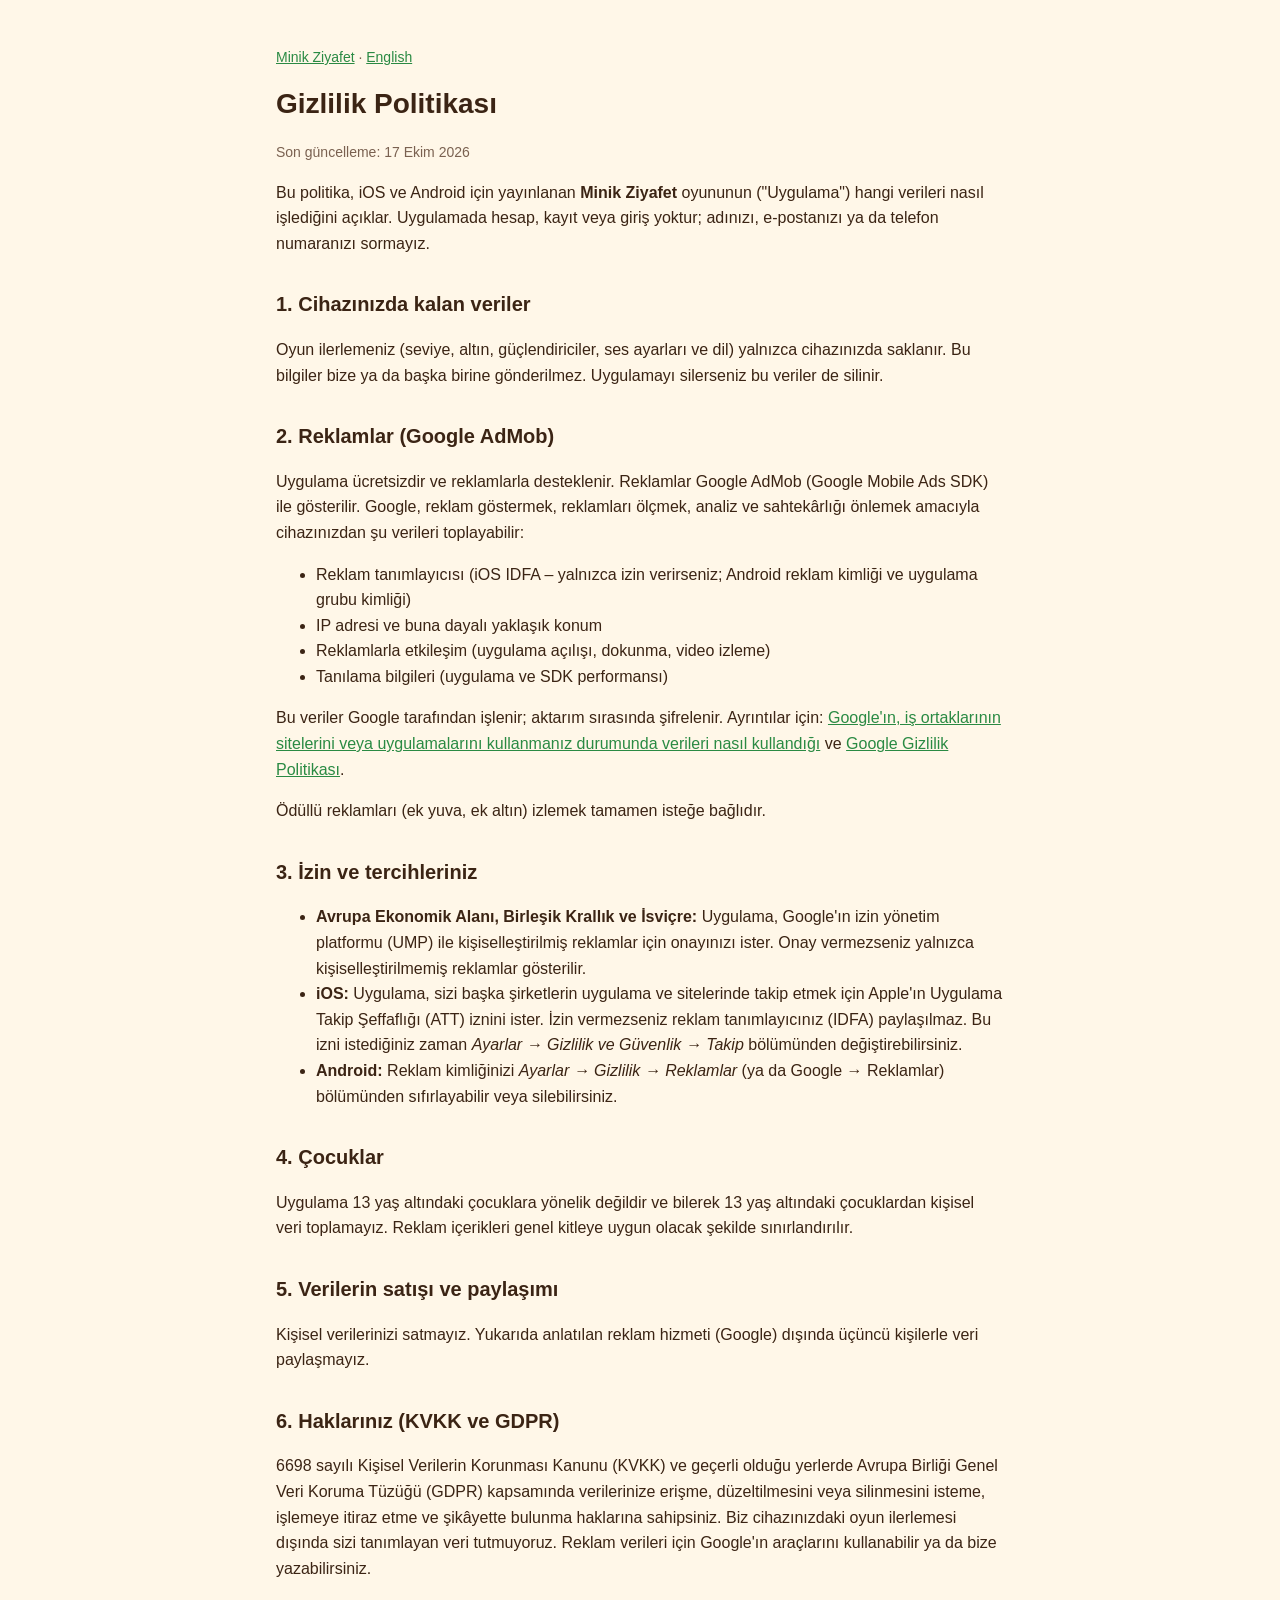
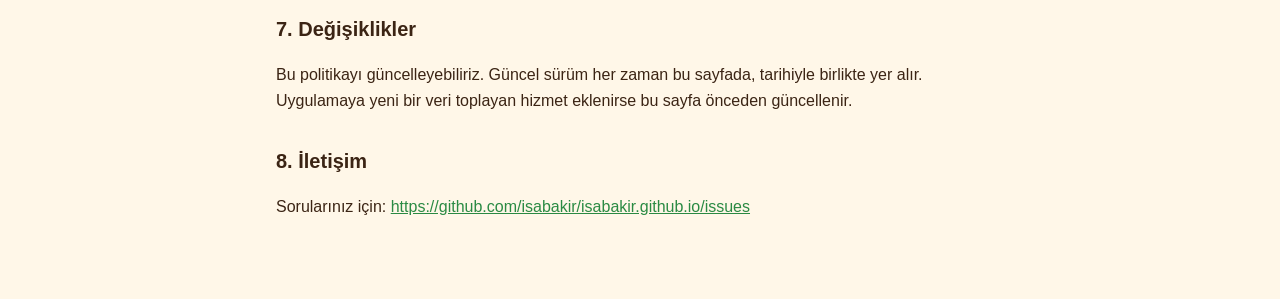
==== gizlilik.html @ 2380e10c "Minik Ziyafet: gizlilik politikası, destek ve app-ads.txt Co-Authored-By: Claude Opus 5.5 <noreply@a" ====
<!doctype html>
<html lang="tr">
<head>
<meta charset="utf-8">
<meta name="viewport" content="width=device-width, initial-scale=1">
<title>Gizlilik Politikası</title>
<link rel="stylesheet" href="stil.css">
</head>
<body><main>
<p class="soft"><a href="index.html">Minik Ziyafet</a> · <a href="privacy.html">English</a></p>
<h1>Gizlilik Politikası</h1>
<p class="soft">Son güncelleme: 17 Ekim 2026</p>

<p>Bu politika, iOS ve Android için yayınlanan <b>Minik Ziyafet</b> oyununun ("Uygulama") hangi verileri nasıl işlediğini açıklar. Uygulamada hesap, kayıt veya giriş yoktur; adınızı, e-postanızı ya da telefon numaranızı sormayız.</p>

<h2>1. Cihazınızda kalan veriler</h2>
<p>Oyun ilerlemeniz (seviye, altın, güçlendiriciler, ses ayarları ve dil) yalnızca cihazınızda saklanır. Bu bilgiler bize ya da başka birine gönderilmez. Uygulamayı silerseniz bu veriler de silinir.</p>

<h2>2. Reklamlar (Google AdMob)</h2>
<p>Uygulama ücretsizdir ve reklamlarla desteklenir. Reklamlar Google AdMob (Google Mobile Ads SDK) ile gösterilir. Google, reklam göstermek, reklamları ölçmek, analiz ve sahtekârlığı önlemek amacıyla cihazınızdan şu verileri toplayabilir:</p>
<ul>
<li>Reklam tanımlayıcısı (iOS IDFA – yalnızca izin verirseniz; Android reklam kimliği ve uygulama grubu kimliği)</li>
<li>IP adresi ve buna dayalı yaklaşık konum</li>
<li>Reklamlarla etkileşim (uygulama açılışı, dokunma, video izleme)</li>
<li>Tanılama bilgileri (uygulama ve SDK performansı)</li>
</ul>
<p>Bu veriler Google tarafından işlenir; aktarım sırasında şifrelenir. Ayrıntılar için: <a href="https://policies.google.com/technologies/partner-sites">Google'ın, iş ortaklarının sitelerini veya uygulamalarını kullanmanız durumunda verileri nasıl kullandığı</a> ve <a href="https://policies.google.com/privacy">Google Gizlilik Politikası</a>.</p>
<p>Ödüllü reklamları (ek yuva, ek altın) izlemek tamamen isteğe bağlıdır.</p>

<h2>3. İzin ve tercihleriniz</h2>
<ul>
<li><b>Avrupa Ekonomik Alanı, Birleşik Krallık ve İsviçre:</b> Uygulama, Google'ın izin yönetim platformu (UMP) ile kişiselleştirilmiş reklamlar için onayınızı ister. Onay vermezseniz yalnızca kişiselleştirilmemiş reklamlar gösterilir.</li>
<li><b>iOS:</b> Uygulama, sizi başka şirketlerin uygulama ve sitelerinde takip etmek için Apple'ın Uygulama Takip Şeffaflığı (ATT) iznini ister. İzin vermezseniz reklam tanımlayıcınız (IDFA) paylaşılmaz. Bu izni istediğiniz zaman <i>Ayarlar → Gizlilik ve Güvenlik → Takip</i> bölümünden değiştirebilirsiniz.</li>
<li><b>Android:</b> Reklam kimliğinizi <i>Ayarlar → Gizlilik → Reklamlar</i> (ya da Google → Reklamlar) bölümünden sıfırlayabilir veya silebilirsiniz.</li>
</ul>

<h2>4. Çocuklar</h2>
<p>Uygulama 13 yaş altındaki çocuklara yönelik değildir ve bilerek 13 yaş altındaki çocuklardan kişisel veri toplamayız. Reklam içerikleri genel kitleye uygun olacak şekilde sınırlandırılır.</p>

<h2>5. Verilerin satışı ve paylaşımı</h2>
<p>Kişisel verilerinizi satmayız. Yukarıda anlatılan reklam hizmeti (Google) dışında üçüncü kişilerle veri paylaşmayız.</p>

<h2>6. Haklarınız (KVKK ve GDPR)</h2>
<p>6698 sayılı Kişisel Verilerin Korunması Kanunu (KVKK) ve geçerli olduğu yerlerde Avrupa Birliği Genel Veri Koruma Tüzüğü (GDPR) kapsamında verilerinize erişme, düzeltilmesini veya silinmesini isteme, işlemeye itiraz etme ve şikâyette bulunma haklarına sahipsiniz. Biz cihazınızdaki oyun ilerlemesi dışında sizi tanımlayan veri tutmuyoruz. Reklam verileri için Google'ın araçlarını kullanabilir ya da bize yazabilirsiniz.</p>

<h2>7. Değişiklikler</h2>
<p>Bu politikayı güncelleyebiliriz. Güncel sürüm her zaman bu sayfada, tarihiyle birlikte yer alır. Uygulamaya yeni bir veri toplayan hizmet eklenirse bu sayfa önceden güncellenir.</p>

<h2>8. İletişim</h2>
<p>Sorularınız için: <a href="https://github.com/isabakir/isabakir.github.io/issues">https://github.com/isabakir/isabakir.github.io/issues</a></p>
</main></body>
</html>
---- stil.css ----
:root{--bg:#FFF7E8;--ink:#3B2414;--soft:#7A6150;--card:#fff;--accent:#2A8A43;--line:#EADBC4}
@media (prefers-color-scheme: dark){:root{--bg:#1E1913;--ink:#F5ECDD;--soft:#C7B39E;--card:#2A231B;--accent:#6CC784;--line:#43382B}}
*{box-sizing:border-box}
body{margin:0;background:var(--bg);color:var(--ink);font:16px/1.6 -apple-system,BlinkMacSystemFont,"Segoe UI",Roboto,sans-serif}
main{max-width:760px;margin:0 auto;padding:32px 16px 64px}
header{display:flex;align-items:center;gap:16px;margin-bottom:24px}
header img{width:72px;height:72px;border-radius:18px}
h1{margin:0;font-size:28px}
h2{margin-top:32px;font-size:20px}
a{color:var(--accent)}
.card{background:var(--card);border:1px solid var(--line);border-radius:16px;padding:16px 20px;margin:16px 0}
.soft{color:var(--soft);font-size:14px}
nav a{margin-right:16px}
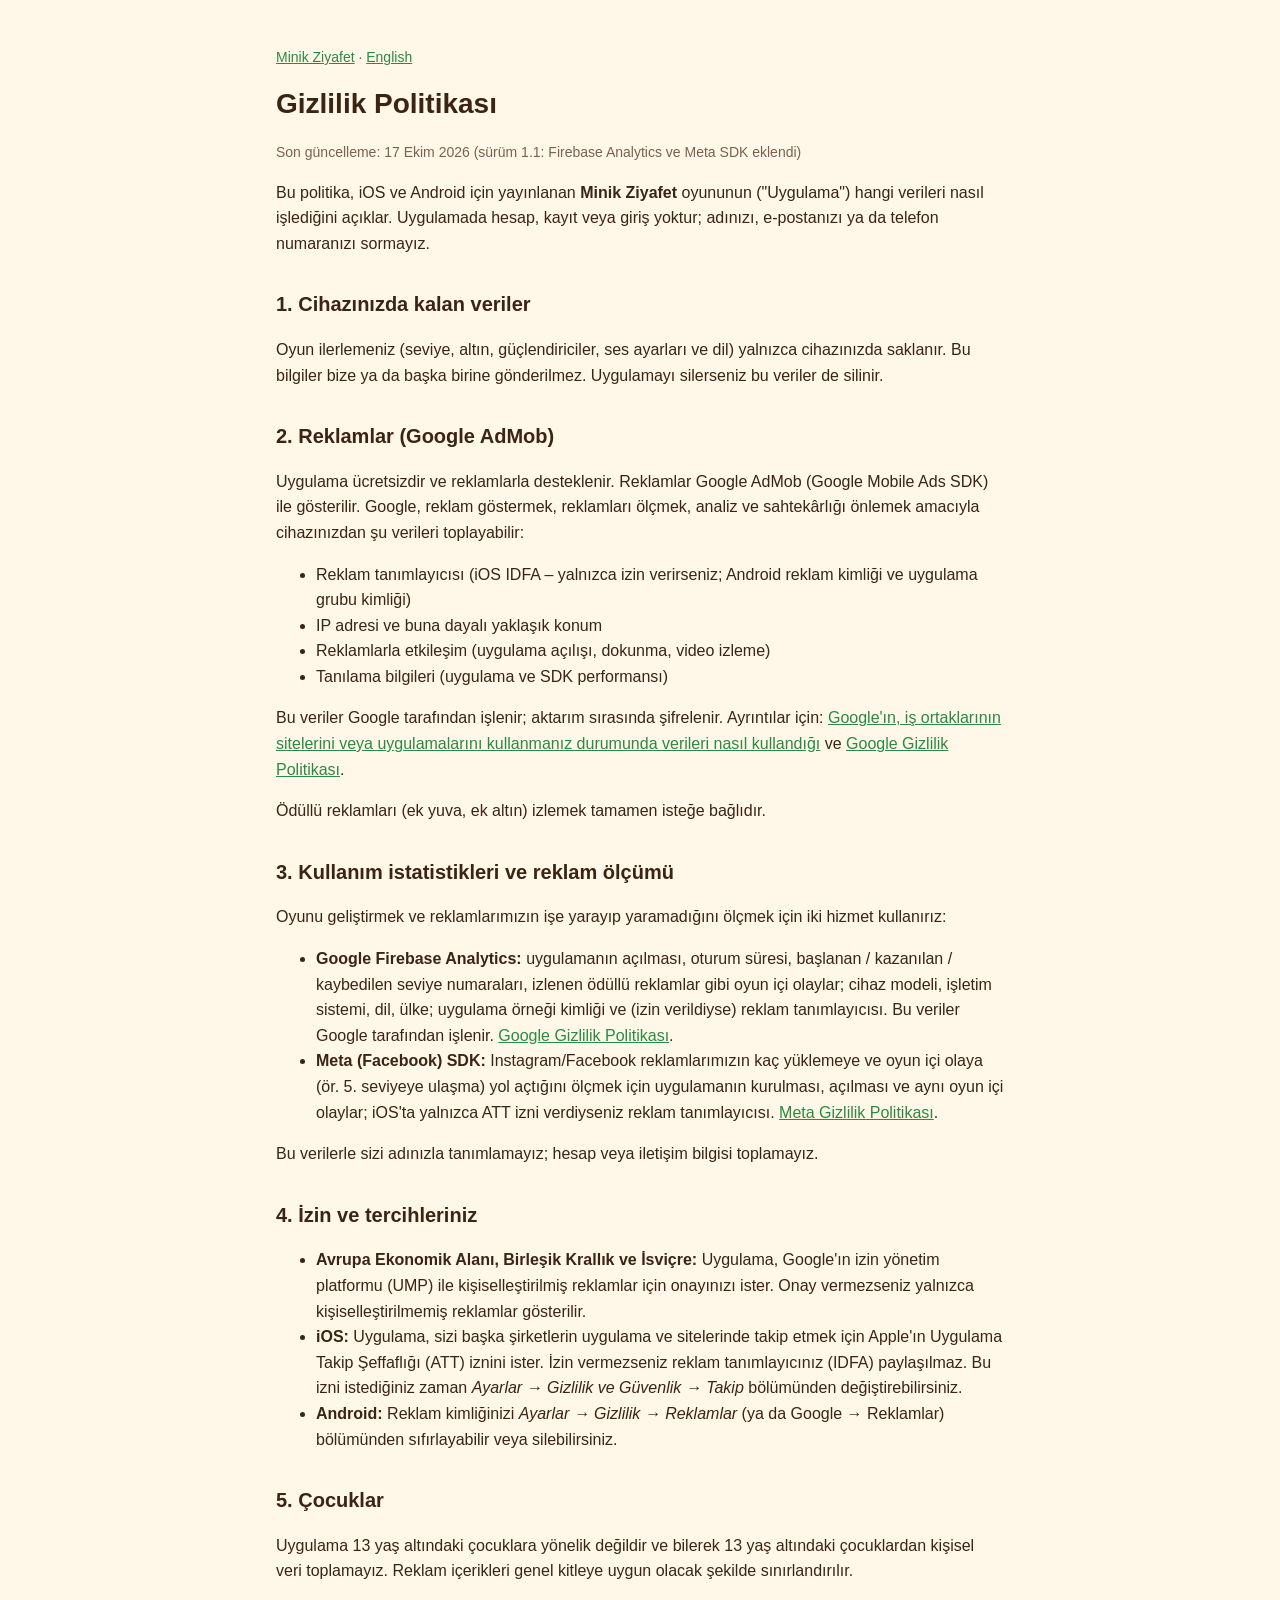
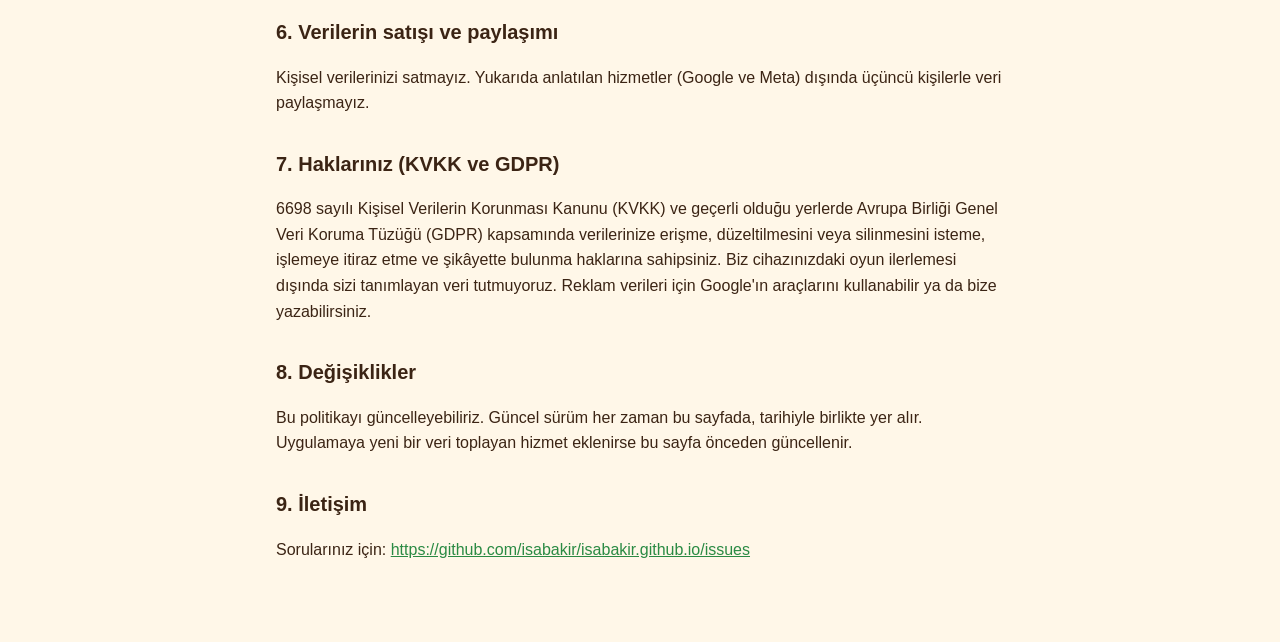
==== commit e83b486f: "Gizlilik: Firebase Analytics ve Meta SDK bölümü (sürüm 1.1) Co-Authored-By: Claude Opus 5.5 <noreply" ====
--- a/gizlilik.html
+++ b/gizlilik.html
@@ -9,7 +9,7 @@
 <body><main>
 <p class="soft"><a href="index.html">Minik Ziyafet</a> · <a href="privacy.html">English</a></p>
 <h1>Gizlilik Politikası</h1>
-<p class="soft">Son güncelleme: 17 Ekim 2026</p>
+<p class="soft">Son güncelleme: 17 Ekim 2026 (sürüm 1.1: Firebase Analytics ve Meta SDK eklendi)</p>
 
 <p>Bu politika, iOS ve Android için yayınlanan <b>Minik Ziyafet</b> oyununun ("Uygulama") hangi verileri nasıl işlediğini açıklar. Uygulamada hesap, kayıt veya giriş yoktur; adınızı, e-postanızı ya da telefon numaranızı sormayız.</p>
 
@@ -27,26 +27,34 @@
 <p>Bu veriler Google tarafından işlenir; aktarım sırasında şifrelenir. Ayrıntılar için: <a href="https://policies.google.com/technologies/partner-sites">Google'ın, iş ortaklarının sitelerini veya uygulamalarını kullanmanız durumunda verileri nasıl kullandığı</a> ve <a href="https://policies.google.com/privacy">Google Gizlilik Politikası</a>.</p>
 <p>Ödüllü reklamları (ek yuva, ek altın) izlemek tamamen isteğe bağlıdır.</p>
 
-<h2>3. İzin ve tercihleriniz</h2>
+<h2>3. Kullanım istatistikleri ve reklam ölçümü</h2>
+<p>Oyunu geliştirmek ve reklamlarımızın işe yarayıp yaramadığını ölçmek için iki hizmet kullanırız:</p>
+<ul>
+<li><b>Google Firebase Analytics:</b> uygulamanın açılması, oturum süresi, başlanan / kazanılan / kaybedilen seviye numaraları, izlenen ödüllü reklamlar gibi oyun içi olaylar; cihaz modeli, işletim sistemi, dil, ülke; uygulama örneği kimliği ve (izin verildiyse) reklam tanımlayıcısı. Bu veriler Google tarafından işlenir. <a href="https://policies.google.com/privacy">Google Gizlilik Politikası</a>.</li>
+<li><b>Meta (Facebook) SDK:</b> Instagram/Facebook reklamlarımızın kaç yüklemeye ve oyun içi olaya (ör. 5. seviyeye ulaşma) yol açtığını ölçmek için uygulamanın kurulması, açılması ve aynı oyun içi olaylar; iOS'ta yalnızca ATT izni verdiyseniz reklam tanımlayıcısı. <a href="https://www.facebook.com/privacy/policy/">Meta Gizlilik Politikası</a>.</li>
+</ul>
+<p>Bu verilerle sizi adınızla tanımlamayız; hesap veya iletişim bilgisi toplamayız.</p>
+
+<h2>4. İzin ve tercihleriniz</h2>
 <ul>
 <li><b>Avrupa Ekonomik Alanı, Birleşik Krallık ve İsviçre:</b> Uygulama, Google'ın izin yönetim platformu (UMP) ile kişiselleştirilmiş reklamlar için onayınızı ister. Onay vermezseniz yalnızca kişiselleştirilmemiş reklamlar gösterilir.</li>
 <li><b>iOS:</b> Uygulama, sizi başka şirketlerin uygulama ve sitelerinde takip etmek için Apple'ın Uygulama Takip Şeffaflığı (ATT) iznini ister. İzin vermezseniz reklam tanımlayıcınız (IDFA) paylaşılmaz. Bu izni istediğiniz zaman <i>Ayarlar → Gizlilik ve Güvenlik → Takip</i> bölümünden değiştirebilirsiniz.</li>
 <li><b>Android:</b> Reklam kimliğinizi <i>Ayarlar → Gizlilik → Reklamlar</i> (ya da Google → Reklamlar) bölümünden sıfırlayabilir veya silebilirsiniz.</li>
 </ul>
 
-<h2>4. Çocuklar</h2>
+<h2>5. Çocuklar</h2>
 <p>Uygulama 13 yaş altındaki çocuklara yönelik değildir ve bilerek 13 yaş altındaki çocuklardan kişisel veri toplamayız. Reklam içerikleri genel kitleye uygun olacak şekilde sınırlandırılır.</p>
 
-<h2>5. Verilerin satışı ve paylaşımı</h2>
-<p>Kişisel verilerinizi satmayız. Yukarıda anlatılan reklam hizmeti (Google) dışında üçüncü kişilerle veri paylaşmayız.</p>
+<h2>6. Verilerin satışı ve paylaşımı</h2>
+<p>Kişisel verilerinizi satmayız. Yukarıda anlatılan hizmetler (Google ve Meta) dışında üçüncü kişilerle veri paylaşmayız.</p>
 
-<h2>6. Haklarınız (KVKK ve GDPR)</h2>
+<h2>7. Haklarınız (KVKK ve GDPR)</h2>
 <p>6698 sayılı Kişisel Verilerin Korunması Kanunu (KVKK) ve geçerli olduğu yerlerde Avrupa Birliği Genel Veri Koruma Tüzüğü (GDPR) kapsamında verilerinize erişme, düzeltilmesini veya silinmesini isteme, işlemeye itiraz etme ve şikâyette bulunma haklarına sahipsiniz. Biz cihazınızdaki oyun ilerlemesi dışında sizi tanımlayan veri tutmuyoruz. Reklam verileri için Google'ın araçlarını kullanabilir ya da bize yazabilirsiniz.</p>
 
-<h2>7. Değişiklikler</h2>
+<h2>8. Değişiklikler</h2>
 <p>Bu politikayı güncelleyebiliriz. Güncel sürüm her zaman bu sayfada, tarihiyle birlikte yer alır. Uygulamaya yeni bir veri toplayan hizmet eklenirse bu sayfa önceden güncellenir.</p>
 
-<h2>8. İletişim</h2>
+<h2>9. İletişim</h2>
 <p>Sorularınız için: <a href="https://github.com/isabakir/isabakir.github.io/issues">https://github.com/isabakir/isabakir.github.io/issues</a></p>
 </main></body>
 </html>
